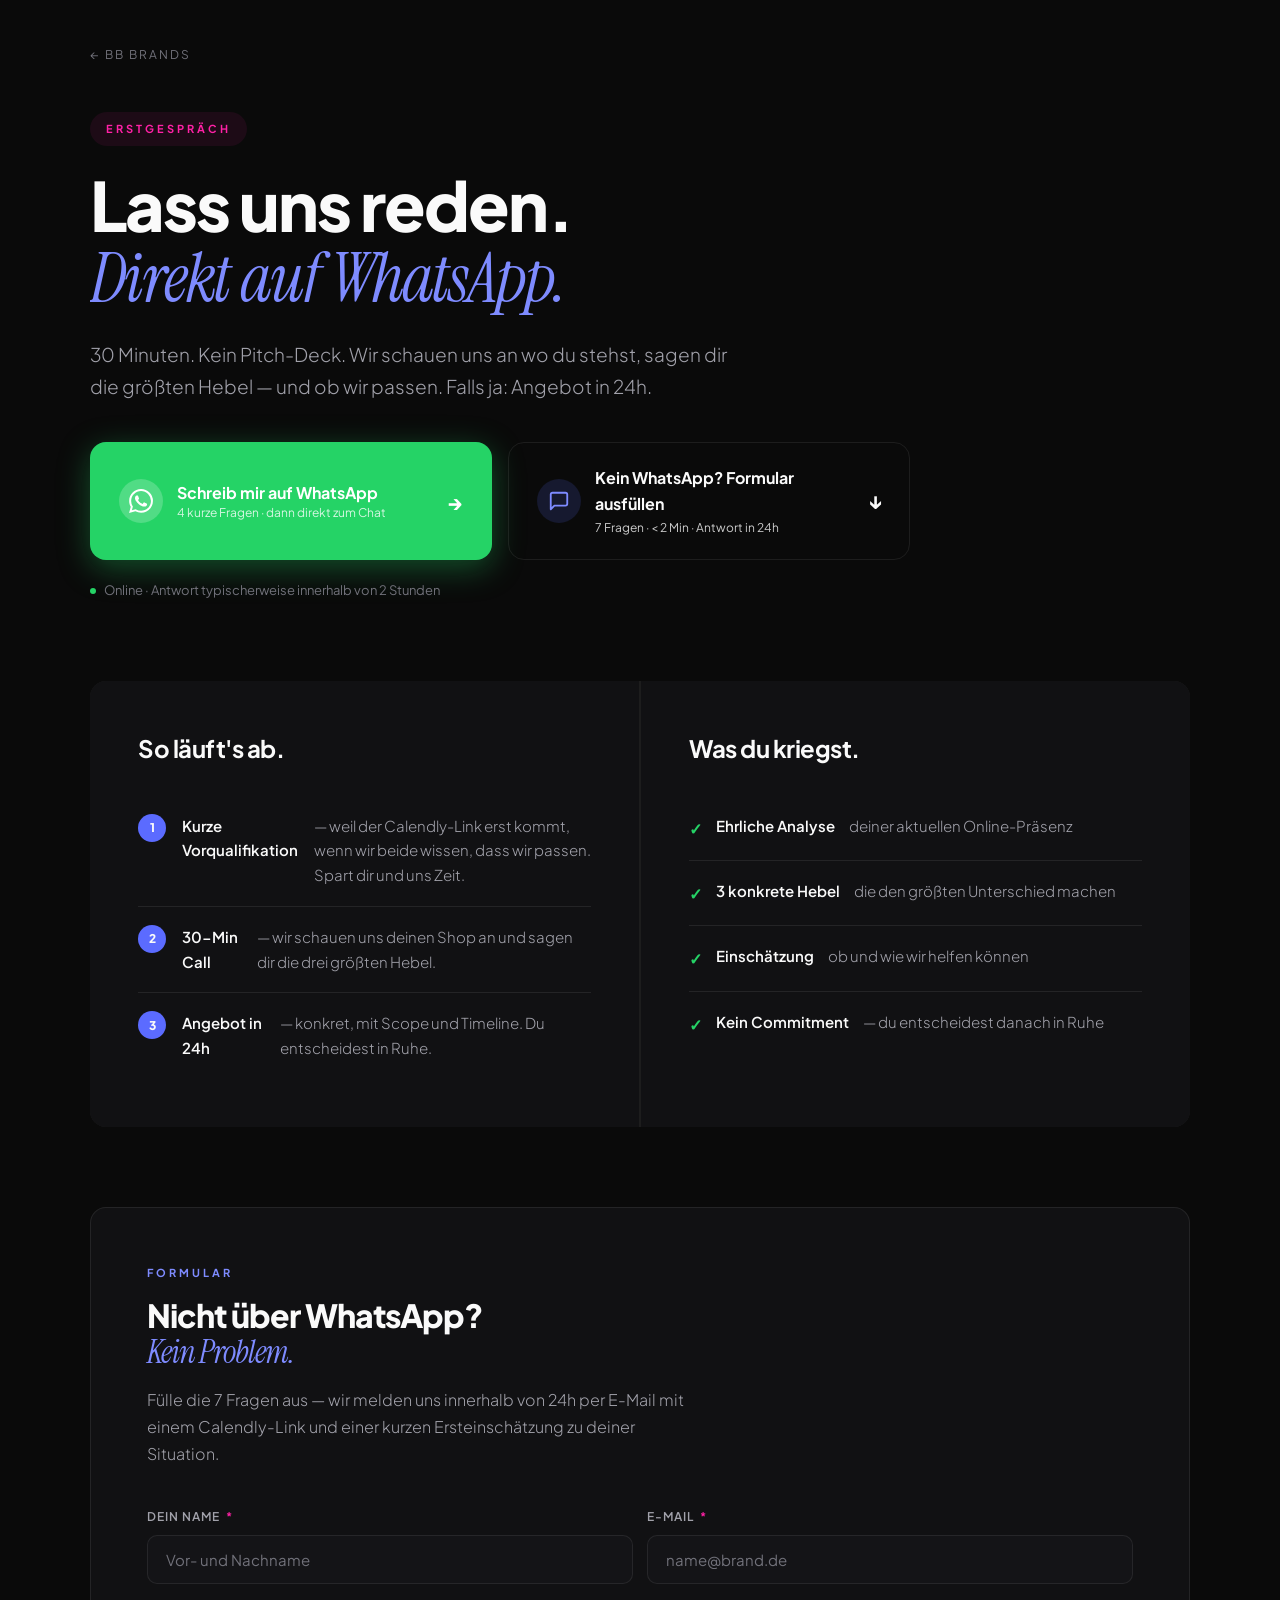
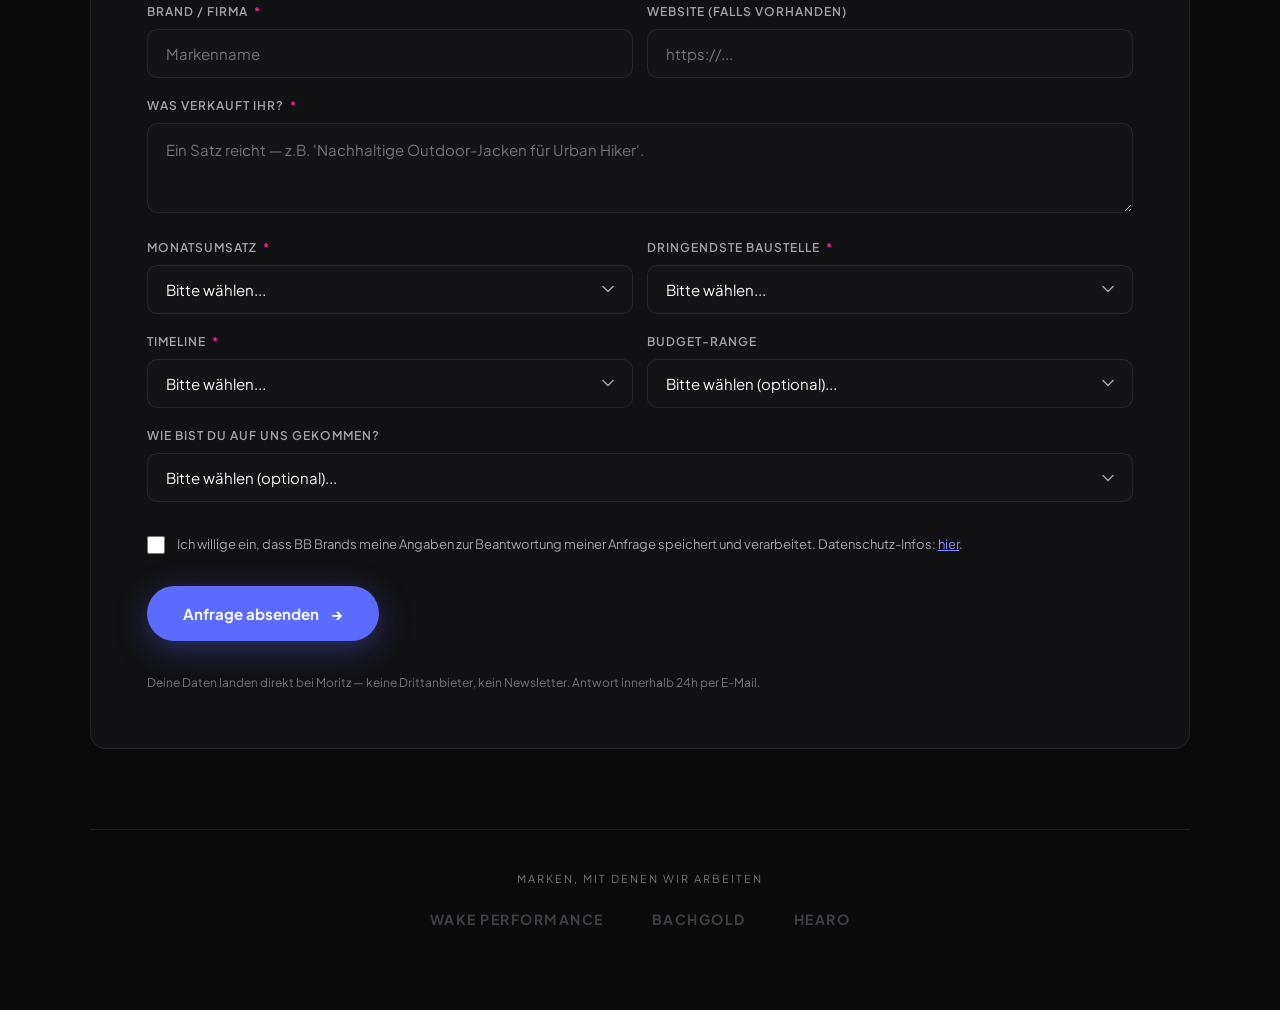
==== erstgespraech.html @ 3df731e0 "feat(leads): full attribution tracking — UTMs, referrer, landing page Jeder Lead trägt ab jetzt sein" ====
<!DOCTYPE html>
<html lang="de">
<head>
    <meta charset="UTF-8">
    <meta name="viewport" content="width=device-width, initial-scale=1.0">
    <title>Erstgespräch — BB Brands</title>
    <meta name="description" content="30 Minuten. Keine Pitch-Decks. Wir schauen uns deine Situation an, sagen dir die größten Hebel — und ob wir passen.">
    <meta property="og:title" content="Erstgespräch — BB Brands">
    <meta property="og:description" content="30 Minuten. Kein Pitch. Wir schauen uns an, wo du stehst und zeigen dir die größten Hebel.">
    <meta property="og:type" content="website">
    <meta property="og:locale" content="de_DE">
    <meta name="theme-color" content="#0A0A0A">
    <link rel="canonical" href="https://bb-brands.de/erstgespraech.html">

    <link rel="preconnect" href="https://fonts.googleapis.com">
    <link rel="preconnect" href="https://fonts.gstatic.com" crossorigin>
    <link href="https://fonts.googleapis.com/css2?family=Plus+Jakarta+Sans:wght@300;400;500;600;700;800&display=swap" rel="stylesheet">
    <link href="https://fonts.googleapis.com/css2?family=Instrument+Serif:ital@0;1&display=swap" rel="stylesheet">

    <style>
        *, *::before, *::after { margin: 0; padding: 0; box-sizing: border-box; }

        :root {
            --bg: #0A0A0A;
            --bg-surface: #111113;
            --bg-elevated: #16161A;
            --bg-card: #141417;
            --text-primary: #FAFAFA;
            --text-heading: #FAFAFA;
            --text-body: #A1A1AA;
            --text-muted: #71717A;
            --accent: #5B6BFF;
            --accent-light: #7E8BFF;
            --accent-dark: #3D4FE6;
            --accent-glow: rgba(91, 107, 255, 0.18);
            --accent-text: #7E8BFF;
            --pink: #FF21A6;
            --yellow: #FFDE59;
            --whatsapp: #25D366;
            --whatsapp-dark: #1DA851;
            --border: rgba(255, 255, 255, 0.08);
            --border-hover: rgba(255, 255, 255, 0.18);
            --font-display: 'Plus Jakarta Sans', -apple-system, sans-serif;
            --font-body: 'Plus Jakarta Sans', -apple-system, sans-serif;
            --font-serif: 'Instrument Serif', Georgia, serif;
            --radius: 16px;
            --radius-pill: 100px;
            --radius-sm: 10px;
        }

        html {
            scroll-behavior: smooth;
            -webkit-font-smoothing: antialiased;
            -moz-osx-font-smoothing: grayscale;
        }
        body {
            font-family: var(--font-body);
            background: var(--bg);
            color: var(--text-primary);
            font-size: 16px;
            line-height: 1.6;
            min-height: 100vh;
        }
        ::selection { background: var(--accent); color: #fff; }
        a { color: inherit; text-decoration: none; }
        button { font-family: inherit; cursor: pointer; border: none; }

        .page {
            max-width: 1180px;
            margin: 0 auto;
            padding: 40px 40px 80px;
        }

        .back-link {
            display: inline-flex; align-items: center; gap: 8px;
            font-size: 12px; letter-spacing: 2px;
            color: var(--text-muted); margin-bottom: 48px;
            text-transform: uppercase; transition: color 0.2s;
        }
        .back-link:hover { color: var(--pink); }

        /* ═══ HERO ═══════════════════════════════════════ */
        .hero {
            max-width: 820px;
            margin-bottom: 80px;
        }
        .hero-eyebrow {
            display: inline-block;
            font-size: 11px; font-weight: 700; letter-spacing: 3px;
            color: var(--pink); text-transform: uppercase;
            padding: 8px 16px;
            background: rgba(255, 33, 166, 0.08);
            border-radius: var(--radius-pill);
            margin-bottom: 24px;
        }
        .hero h1 {
            font-family: var(--font-display);
            font-size: clamp(40px, 6vw, 68px);
            font-weight: 800; letter-spacing: -2px;
            line-height: 1.02;
            color: var(--text-heading);
            margin-bottom: 24px;
        }
        .hero h1 .accent-serif {
            font-family: var(--font-serif); font-style: italic;
            font-weight: 400;
            background: linear-gradient(90deg, var(--accent-text), var(--accent-light));
            -webkit-background-clip: text;
            -webkit-text-fill-color: transparent;
            background-clip: text;
        }
        .hero .sub {
            font-size: 19px; font-weight: 300;
            color: var(--text-body);
            line-height: 1.7; max-width: 640px;
            margin-bottom: 40px;
        }

        /* ═══ DUAL CTA ═══════════════════════════════════ */
        .dual-cta {
            display: grid;
            grid-template-columns: 1fr 1fr;
            gap: 16px;
            margin-bottom: 20px;
        }
        .cta-primary,
        .cta-secondary {
            display: flex; align-items: center; gap: 14px;
            padding: 22px 28px;
            border-radius: var(--radius);
            font-size: 16px; font-weight: 700;
            transition: all 0.25s;
            cursor: pointer;
            border: 1.5px solid transparent;
            text-align: left;
            justify-content: space-between;
        }
        .cta-primary {
            background: var(--whatsapp);
            color: #fff;
            box-shadow: 0 8px 32px rgba(37, 211, 102, 0.35);
        }
        .cta-primary:hover {
            background: var(--whatsapp-dark);
            transform: translateY(-2px);
            box-shadow: 0 14px 40px rgba(37, 211, 102, 0.4);
        }
        .cta-secondary {
            background: transparent;
            color: var(--text-primary);
            border-color: var(--border);
        }
        .cta-secondary:hover {
            border-color: var(--accent);
            background: rgba(91, 107, 255, 0.05);
        }
        .cta-icon-wrap {
            display: flex; align-items: center; gap: 14px;
        }
        .cta-icon {
            width: 44px; height: 44px; border-radius: 50%;
            background: rgba(255, 255, 255, 0.2);
            display: flex; align-items: center; justify-content: center;
            flex-shrink: 0;
        }
        .cta-secondary .cta-icon {
            background: rgba(91, 107, 255, 0.15);
            color: var(--accent-light);
        }
        .cta-label {
            display: flex; flex-direction: column; gap: 2px;
        }
        .cta-label strong {
            font-size: 16px; font-weight: 700;
        }
        .cta-label span {
            font-size: 12px; font-weight: 400; opacity: 0.8;
        }
        .cta-arrow {
            font-size: 20px; font-weight: 800;
        }

        .cta-hint {
            font-size: 13px; color: var(--text-muted);
            display: flex; align-items: center; gap: 8px;
        }
        .cta-hint::before {
            content: ''; width: 6px; height: 6px; border-radius: 50%;
            background: var(--whatsapp);
            flex-shrink: 0;
        }

        /* ═══ 30-MIN-BLOCK ═══════════════════════════════ */
        .process {
            display: grid;
            grid-template-columns: 1fr 1fr;
            gap: 2px;
            background: var(--border);
            border-radius: var(--radius);
            overflow: hidden;
            margin-bottom: 80px;
        }
        .process-side {
            background: var(--bg-surface);
            padding: 48px;
        }
        .process-side h2 {
            font-family: var(--font-display);
            font-size: 24px; font-weight: 700;
            margin-bottom: 28px;
            letter-spacing: -0.5px;
        }
        .process-steps {
            list-style: none;
            counter-reset: step;
        }
        .process-steps li {
            counter-increment: step;
            padding: 18px 0;
            display: flex; align-items: flex-start; gap: 16px;
            font-size: 15px; font-weight: 300;
            color: var(--text-body);
            line-height: 1.65;
            border-bottom: 1px solid var(--border);
        }
        .process-steps li:last-child { border-bottom: 0; }
        .process-steps li::before {
            content: counter(step);
            width: 28px; height: 28px; border-radius: 50%;
            background: var(--accent);
            color: var(--text-primary);
            font-size: 12px; font-weight: 800;
            display: flex; align-items: center; justify-content: center;
            flex-shrink: 0;
        }
        .process-steps li strong {
            color: var(--text-primary); font-weight: 600;
        }

        .checklist {
            list-style: none;
        }
        .checklist li {
            font-size: 15px; font-weight: 300;
            color: var(--text-body);
            padding: 18px 0;
            display: flex; align-items: flex-start; gap: 14px;
            border-bottom: 1px solid var(--border);
            line-height: 1.65;
        }
        .checklist li:last-child { border-bottom: 0; }
        .checklist li::before {
            content: '✓';
            color: var(--whatsapp); font-weight: 800; font-size: 16px;
            flex-shrink: 0; margin-top: 2px;
        }
        .checklist li strong {
            color: var(--text-primary); font-weight: 600;
        }

        /* ═══ FORM SECTION ═══════════════════════════════ */
        .form-section {
            background: var(--bg-surface);
            border: 1px solid var(--border);
            border-radius: var(--radius);
            padding: 56px;
            margin-bottom: 80px;
            scroll-margin-top: 20px;
        }
        .form-section-eyebrow {
            font-size: 11px; font-weight: 700; letter-spacing: 3px;
            color: var(--accent-text); text-transform: uppercase;
            margin-bottom: 16px;
        }
        .form-section h2 {
            font-family: var(--font-display);
            font-size: 32px; font-weight: 800;
            letter-spacing: -1px;
            margin-bottom: 16px;
            line-height: 1.1;
        }
        .form-section h2 .accent-serif {
            font-family: var(--font-serif); font-style: italic;
            font-weight: 400;
            color: var(--accent-light);
        }
        .form-section .sub {
            font-size: 16px; font-weight: 300;
            color: var(--text-body);
            line-height: 1.7; max-width: 560px;
            margin-bottom: 40px;
        }

        .form-grid {
            display: grid;
            gap: 18px;
        }

        .form-row {
            display: grid;
            grid-template-columns: 1fr 1fr;
            gap: 14px;
        }

        .form-field label {
            display: block;
            font-size: 12px; font-weight: 600; letter-spacing: 1px;
            color: var(--text-body); text-transform: uppercase;
            margin-bottom: 8px;
        }
        .form-field label .required {
            color: var(--pink);
            margin-left: 3px;
        }
        .form-input,
        .form-select,
        .form-textarea {
            width: 100%;
            padding: 14px 18px;
            background: var(--bg-card);
            border: 1.5px solid var(--border);
            border-radius: var(--radius-sm);
            color: var(--text-primary);
            font-family: inherit;
            font-size: 15px;
            transition: all 0.18s;
            outline: none;
        }
        .form-input::placeholder,
        .form-textarea::placeholder {
            color: var(--text-muted);
        }
        .form-input:focus,
        .form-select:focus,
        .form-textarea:focus {
            border-color: var(--accent);
            background: var(--bg-elevated);
            box-shadow: 0 0 0 4px var(--accent-glow);
        }
        .form-textarea {
            min-height: 90px;
            resize: vertical;
            line-height: 1.6;
        }
        .form-select {
            -webkit-appearance: none;
            appearance: none;
            background-image: url("data:image/svg+xml,%3Csvg xmlns='http://www.w3.org/2000/svg' width='12' height='8' viewBox='0 0 12 8' fill='none'%3E%3Cpath d='M1 1.5L6 6.5L11 1.5' stroke='%23A1A1AA' stroke-width='1.5' stroke-linecap='round' stroke-linejoin='round'/%3E%3C/svg%3E");
            background-repeat: no-repeat;
            background-position: right 18px center;
            padding-right: 44px;
            cursor: pointer;
        }
        .form-select option {
            background: var(--bg-card);
            color: var(--text-primary);
        }

        .form-submit {
            display: inline-flex; align-items: center; gap: 12px;
            padding: 18px 36px;
            background: var(--accent);
            color: var(--text-primary);
            border-radius: var(--radius-pill);
            font-size: 15px; font-weight: 700;
            cursor: pointer;
            transition: all 0.25s;
            box-shadow: 0 8px 32px rgba(91, 107, 255, 0.35);
            margin-top: 12px;
            justify-self: start;
        }
        .form-submit:hover {
            background: var(--accent-dark);
            transform: translateY(-2px);
            box-shadow: 0 14px 40px rgba(91, 107, 255, 0.4);
        }
        .form-submit::after {
            content: '→'; font-weight: 800;
        }

        .form-micro {
            font-size: 12px; color: var(--text-muted);
            margin-top: 14px;
            font-family: var(--font-body);
        }

        /* ═══ CONSENT CHECKBOX ═══════════════════════════ */
        .form-consent {
            display: flex; gap: 12px; align-items: flex-start;
            padding: 14px 0 2px;
            font-size: 13px; color: var(--text-body);
            line-height: 1.55;
            font-family: var(--font-body);
        }
        .form-consent input[type="checkbox"] {
            flex-shrink: 0;
            width: 18px; height: 18px;
            margin-top: 2px;
            accent-color: var(--accent);
            cursor: pointer;
        }
        .form-consent label { cursor: pointer; }
        .form-consent a {
            color: var(--accent-text);
            text-decoration: underline;
        }

        /* ═══ ERRORS ═════════════════════════════════════ */
        .form-error {
            display: none;
            margin-top: 6px;
            font-size: 12px; font-weight: 600;
            color: var(--pink);
            font-family: var(--font-body);
        }
        .form-error.is-visible { display: block; }
        .form-field.has-error .form-input,
        .form-field.has-error .form-select,
        .form-field.has-error .form-textarea {
            border-color: var(--pink);
        }
        .form-error-summary {
            display: none;
            margin-top: 18px;
            padding: 14px 18px;
            background: rgba(255, 74, 139, 0.08);
            border: 1px solid rgba(255, 74, 139, 0.4);
            border-radius: var(--radius-sm);
            font-size: 13px; color: var(--pink);
            font-family: var(--font-body);
        }
        .form-error-summary.is-visible { display: block; }

        /* ═══ LOADING-STATE SUBMIT ═══════════════════════ */
        .form-submit:disabled,
        .form-submit.is-loading {
            opacity: 0.55;
            cursor: wait;
            transform: none !important;
            box-shadow: 0 8px 32px rgba(91, 107, 255, 0.2) !important;
        }
        .form-submit.is-loading::after { content: '…'; }

        /* ═══ SUCCESS STATE ═══════════════════════════════ */
        .form-success {
            display: none;
            padding: 48px 40px;
            background: var(--bg-card);
            border: 1px solid var(--border);
            border-radius: var(--radius);
            text-align: left;
        }
        .form-success.is-visible { display: block; }
        .form-success-icon {
            display: inline-flex; align-items: center; justify-content: center;
            width: 56px; height: 56px;
            border-radius: 50%;
            background: rgba(37, 211, 102, 0.14);
            color: #25D366;
            margin-bottom: 22px;
        }
        .form-success h3 {
            font-family: var(--font-display);
            font-size: 26px; font-weight: 800;
            letter-spacing: -0.6px; line-height: 1.15;
            margin-bottom: 14px;
            color: var(--text-primary);
        }
        .form-success h3 .accent-serif {
            font-family: var(--font-serif); font-style: italic;
            font-weight: 400;
            color: var(--accent-light);
        }
        .form-success p {
            font-size: 15px; color: var(--text-body);
            line-height: 1.7;
            max-width: 540px;
            font-family: var(--font-body);
            margin-bottom: 16px;
        }
        .form-success .next-steps {
            display: grid; gap: 10px;
            margin: 22px 0 28px;
            padding: 20px 22px;
            background: var(--bg-surface);
            border: 1px solid var(--border);
            border-radius: var(--radius-sm);
            font-family: var(--font-body);
            font-size: 14px;
            color: var(--text-body);
        }
        .form-success .next-steps-title {
            font-size: 11px; letter-spacing: 2px;
            text-transform: uppercase; font-weight: 700;
            color: var(--accent-text);
            margin-bottom: 4px;
        }
        .form-success .next-steps ol {
            list-style: none; counter-reset: step;
            display: grid; gap: 8px;
            margin: 0; padding: 0;
        }
        .form-success .next-steps li {
            counter-increment: step;
            display: grid;
            grid-template-columns: 28px 1fr;
            gap: 10px;
            align-items: baseline;
        }
        .form-success .next-steps li::before {
            content: counter(step);
            display: inline-flex; align-items: center; justify-content: center;
            width: 22px; height: 22px;
            border-radius: 50%;
            background: var(--accent);
            color: var(--text-primary);
            font-size: 11px; font-weight: 800;
        }
        .form-success-actions {
            display: flex; gap: 12px; flex-wrap: wrap;
            margin-top: 4px;
        }
        .success-btn {
            display: inline-flex; align-items: center; gap: 10px;
            padding: 14px 26px;
            border-radius: var(--radius-pill);
            font-size: 14px; font-weight: 700;
            font-family: var(--font-body);
            text-decoration: none;
            transition: all 0.2s;
            border: 1.5px solid transparent;
        }
        .success-btn-primary {
            background: #25D366; color: #fff;
            box-shadow: 0 8px 24px rgba(37, 211, 102, 0.3);
        }
        .success-btn-primary:hover {
            transform: translateY(-2px);
            box-shadow: 0 12px 32px rgba(37, 211, 102, 0.4);
        }
        .success-btn-ghost {
            background: transparent;
            color: var(--text-body);
            border-color: var(--border);
        }
        .success-btn-ghost:hover {
            color: var(--text-primary);
            border-color: var(--text-body);
        }

        /* ═══ TRUST STRIP ════════════════════════════════ */
        .trust-strip {
            margin-top: 64px; padding-top: 40px;
            border-top: 1px solid var(--border);
        }
        .trust-strip p {
            font-size: 11px; letter-spacing: 2px;
            text-transform: uppercase; color: var(--text-muted);
            margin-bottom: 20px;
            text-align: center;
        }
        .trust-logos {
            display: flex; gap: 48px; justify-content: center;
            align-items: center; flex-wrap: wrap;
        }
        .trust-logos span {
            font-family: var(--font-display);
            font-size: 14px; font-weight: 700;
            color: var(--text-muted); opacity: 0.5;
            letter-spacing: 1.5px;
            transition: opacity 0.2s;
        }
        .trust-logos span:hover { opacity: 0.9; }

        /* ═══ PREQUAL MODAL ═══════════════════════════════ */
        .modal-overlay {
            position: fixed;
            inset: 0;
            background: rgba(10, 10, 10, 0.78);
            backdrop-filter: blur(12px);
            -webkit-backdrop-filter: blur(12px);
            z-index: 1000;
            display: none;
            align-items: center;
            justify-content: center;
            padding: 20px;
            opacity: 0;
            transition: opacity 0.25s;
        }
        .modal-overlay.open {
            display: flex;
            opacity: 1;
        }
        .modal {
            background: var(--bg-surface);
            border: 1px solid var(--border);
            border-radius: var(--radius);
            max-width: 560px;
            width: 100%;
            max-height: 90vh;
            overflow-y: auto;
            padding: 44px 48px;
            position: relative;
            box-shadow: 0 40px 80px rgba(0,0,0,0.6);
            transform: translateY(20px) scale(0.98);
            transition: transform 0.25s;
        }
        .modal-overlay.open .modal {
            transform: translateY(0) scale(1);
        }
        .modal-close {
            position: absolute;
            top: 16px; right: 16px;
            width: 36px; height: 36px;
            border-radius: 50%;
            background: transparent;
            border: 1px solid var(--border);
            color: var(--text-body);
            font-size: 18px; font-weight: 600;
            display: flex; align-items: center; justify-content: center;
            cursor: pointer;
            transition: all 0.18s;
        }
        .modal-close:hover {
            color: var(--text-primary);
            border-color: var(--border-hover);
            background: var(--bg-elevated);
        }
        .modal-eyebrow {
            display: inline-flex; align-items: center; gap: 8px;
            font-size: 11px; font-weight: 700; letter-spacing: 2.5px;
            color: var(--whatsapp); text-transform: uppercase;
            padding: 6px 14px;
            background: rgba(37, 211, 102, 0.1);
            border-radius: var(--radius-pill);
            margin-bottom: 20px;
        }
        .modal-eyebrow::before {
            content: '';
            width: 8px; height: 8px; border-radius: 50%;
            background: var(--whatsapp);
            animation: pulse 2s ease-in-out infinite;
        }
        @keyframes pulse {
            0%, 100% { opacity: 1; }
            50% { opacity: 0.4; }
        }
        .modal h2 {
            font-family: var(--font-display);
            font-size: 26px; font-weight: 800;
            letter-spacing: -0.5px;
            line-height: 1.15;
            margin-bottom: 10px;
        }
        .modal h2 .accent-serif {
            font-family: var(--font-serif); font-style: italic;
            font-weight: 400;
            color: var(--accent-light);
        }
        .modal-sub {
            font-size: 14px; font-weight: 300;
            color: var(--text-body);
            line-height: 1.7;
            margin-bottom: 28px;
        }
        .modal-form {
            display: grid;
            gap: 16px;
        }
        .modal-field label {
            display: block;
            font-size: 11px; font-weight: 600; letter-spacing: 1.5px;
            color: var(--text-body); text-transform: uppercase;
            margin-bottom: 6px;
        }
        .modal-field label .required {
            color: var(--pink);
            margin-left: 3px;
        }
        .modal-field input[type="text"],
        .modal-field input[type="url"] {
            width: 100%;
            padding: 12px 16px;
            background: var(--bg-card);
            border: 1.5px solid var(--border);
            border-radius: var(--radius-sm);
            color: var(--text-primary);
            font-family: inherit;
            font-size: 14px;
            transition: all 0.18s;
            outline: none;
        }
        .modal-field input:focus {
            border-color: var(--whatsapp);
            background: var(--bg-elevated);
            box-shadow: 0 0 0 4px rgba(37, 211, 102, 0.15);
        }
        .modal-radios {
            display: grid;
            gap: 6px;
        }
        .modal-radios.cols-2 {
            grid-template-columns: 1fr 1fr;
        }
        .modal-radio {
            position: relative;
        }
        .modal-radio input {
            position: absolute; opacity: 0; width: 0; height: 0;
        }
        .modal-radio label {
            display: flex; align-items: center; gap: 10px;
            padding: 10px 14px;
            border: 1.5px solid var(--border);
            border-radius: var(--radius-sm);
            cursor: pointer;
            font-size: 13px; font-weight: 500; letter-spacing: 0;
            color: var(--text-primary); text-transform: none;
            line-height: 1.4;
            transition: all 0.18s;
            margin-bottom: 0;
        }
        .modal-radio label:hover {
            border-color: rgba(37, 211, 102, 0.4);
            background: rgba(37, 211, 102, 0.04);
        }
        .modal-radio input:checked + label {
            border-color: var(--whatsapp);
            background: rgba(37, 211, 102, 0.08);
        }
        .modal-radio .dot {
            width: 14px; height: 14px; border-radius: 50%;
            border: 2px solid var(--text-muted);
            flex-shrink: 0;
            display: flex; align-items: center; justify-content: center;
            transition: all 0.18s;
        }
        .modal-radio input:checked + label .dot {
            border-color: var(--whatsapp);
            background: var(--whatsapp);
        }
        .modal-radio input:checked + label .dot::after {
            content: '';
            width: 4px; height: 4px; border-radius: 50%;
            background: white;
        }
        .modal-submit {
            display: flex; align-items: center; justify-content: center; gap: 10px;
            padding: 16px 28px;
            background: var(--whatsapp);
            color: #fff;
            border-radius: var(--radius-pill);
            font-size: 14px; font-weight: 700;
            cursor: pointer;
            transition: all 0.25s;
            box-shadow: 0 8px 24px rgba(37, 211, 102, 0.35);
            margin-top: 8px;
            border: none;
            font-family: inherit;
        }
        .modal-submit:hover {
            background: var(--whatsapp-dark);
            transform: translateY(-2px);
            box-shadow: 0 14px 32px rgba(37, 211, 102, 0.4);
        }
        .modal-submit:disabled {
            opacity: 0.5;
            cursor: not-allowed;
            transform: none;
        }
        .modal-micro {
            font-size: 11px; color: var(--text-muted);
            text-align: center;
            margin-top: 6px;
            letter-spacing: 0.3px;
        }

        /* ═══ RESPONSIVE ═════════════════════════════════ */
        @media (max-width: 820px) {
            .page { padding: 28px 20px 60px; }
            .dual-cta { grid-template-columns: 1fr; }
            .process { grid-template-columns: 1fr; }
            .process-side { padding: 32px 24px; }
            .form-section { padding: 36px 24px; }
            .form-row { grid-template-columns: 1fr; }
            .trust-logos { gap: 24px; }
            .modal { padding: 32px 24px; }
            .modal h2 { font-size: 22px; }
            .modal-radios.cols-2 { grid-template-columns: 1fr; }
        }
    </style>
    <!-- Attribution-Tracker: UTMs + Referrer + Landing-Page beim ersten Load erfassen -->
    <script src="/assets/attribution.js"></script>
</head>
<body>
    <div class="page">
        <a href="index.html" class="back-link">&larr; BB Brands</a>

        <!-- ═══ HERO ═══════════════════════════════════ -->
        <section class="hero">
            <span class="hero-eyebrow">Erstgespräch</span>
            <h1>
                Lass uns reden.<br>
                <span class="accent-serif">Direkt auf WhatsApp.</span>
            </h1>
            <p class="sub">
                30 Minuten. Kein Pitch-Deck. Wir schauen uns an wo du stehst,
                sagen dir die größten Hebel — und ob wir passen. Falls ja: Angebot in 24h.
            </p>

            <div class="dual-cta">
                <!-- WhatsApp (Primary) — Öffnet Pre-Qual-Modal -->
                <button type="button" id="open-prequal" class="cta-primary">
                    <div class="cta-icon-wrap">
                        <div class="cta-icon">
                            <svg width="24" height="24" viewBox="0 0 24 24" fill="currentColor"><path d="M17.472 14.382c-.297-.149-1.758-.867-2.03-.967-.273-.099-.471-.148-.67.15-.197.297-.767.966-.94 1.164-.173.199-.347.223-.644.075-.297-.15-1.255-.463-2.39-1.475-.883-.788-1.48-1.761-1.653-2.059-.173-.297-.018-.458.13-.606.134-.133.298-.347.446-.52.149-.174.198-.298.298-.497.099-.198.05-.371-.025-.52-.075-.149-.669-1.612-.916-2.207-.242-.579-.487-.5-.669-.51-.173-.008-.371-.01-.57-.01-.198 0-.52.074-.792.372-.272.297-1.04 1.016-1.04 2.479 0 1.462 1.065 2.875 1.213 3.074.149.198 2.096 3.2 5.077 4.487.709.306 1.262.489 1.694.625.712.227 1.36.195 1.871.118.571-.085 1.758-.719 2.006-1.413.248-.694.248-1.289.173-1.413-.074-.124-.272-.198-.57-.347m-5.421 7.403h-.004a9.87 9.87 0 01-5.031-1.378l-.361-.214-3.741.982.998-3.648-.235-.374a9.86 9.86 0 01-1.51-5.26c.001-5.45 4.436-9.884 9.888-9.884 2.64 0 5.122 1.03 6.988 2.898a9.825 9.825 0 012.893 6.994c-.003 5.45-4.437 9.884-9.885 9.884m8.413-18.297A11.815 11.815 0 0012.05 0C5.495 0 .16 5.335.157 11.892c0 2.096.547 4.142 1.588 5.945L.057 24l6.305-1.654a11.882 11.882 0 005.683 1.448h.005c6.554 0 11.89-5.335 11.893-11.893a11.821 11.821 0 00-3.48-8.413z"/></svg>
                        </div>
                        <div class="cta-label">
                            <strong>Schreib mir auf WhatsApp</strong>
                            <span>4 kurze Fragen · dann direkt zum Chat</span>
                        </div>
                    </div>
                    <span class="cta-arrow">→</span>
                </button>

                <!-- Form (Secondary) -->
                <a href="#formular" class="cta-secondary">
                    <div class="cta-icon-wrap">
                        <div class="cta-icon">
                            <svg width="22" height="22" viewBox="0 0 24 24" fill="none" stroke="currentColor" stroke-width="2" stroke-linecap="round" stroke-linejoin="round"><path d="M21 15a2 2 0 0 1-2 2H7l-4 4V5a2 2 0 0 1 2-2h14a2 2 0 0 1 2 2z"></path></svg>
                        </div>
                        <div class="cta-label">
                            <strong>Kein WhatsApp? Formular ausfüllen</strong>
                            <span>7 Fragen · &lt; 2 Min · Antwort in 24h</span>
                        </div>
                    </div>
                    <span class="cta-arrow">↓</span>
                </a>
            </div>

            <p class="cta-hint">Online · Antwort typischerweise innerhalb von 2 Stunden</p>
        </section>

        <!-- ═══ PROCESS ═══════════════════════════════ -->
        <section class="process">
            <div class="process-side">
                <h2>So läuft's ab.</h2>
                <ol class="process-steps">
                    <li><strong>Kurze Vorqualifikation</strong> — weil der Calendly-Link erst kommt, wenn wir beide wissen, dass wir passen. Spart dir und uns Zeit.</li>
                    <li><strong>30-Min Call</strong> — wir schauen uns deinen Shop an und sagen dir die drei größten Hebel.</li>
                    <li><strong>Angebot in 24h</strong> — konkret, mit Scope und Timeline. Du entscheidest in Ruhe.</li>
                </ol>
            </div>
            <div class="process-side">
                <h2>Was du kriegst.</h2>
                <ul class="checklist">
                    <li><strong>Ehrliche Analyse</strong> deiner aktuellen Online-Präsenz</li>
                    <li><strong>3 konkrete Hebel</strong> die den größten Unterschied machen</li>
                    <li><strong>Einschätzung</strong> ob und wie wir helfen können</li>
                    <li><strong>Kein Commitment</strong> — du entscheidest danach in Ruhe</li>
                </ul>
            </div>
        </section>

        <!-- ═══ FORM (Fallback für Kein-WhatsApp) ════════ -->
        <section class="form-section" id="formular">
            <div class="form-section-eyebrow">Formular</div>
            <h2>Nicht über WhatsApp?<br><span class="accent-serif">Kein Problem.</span></h2>
            <p class="sub">
                Fülle die 7 Fragen aus — wir melden uns innerhalb von 24h per E-Mail mit einem Calendly-Link und einer kurzen Ersteinschätzung zu deiner Situation.
            </p>

            <form id="erstgespraech-form" class="form-grid" novalidate>
                <!-- Honeypot (Bots tappen rein, Menschen sehen es nicht) -->
                <input type="text" name="_gotcha" tabindex="-1" autocomplete="off" style="position:absolute;left:-10000px;width:1px;height:1px;opacity:0;">

                <div class="form-row">
                    <div class="form-field" data-field="name">
                        <label>Dein Name <span class="required">*</span></label>
                        <input type="text" name="name" class="form-input" placeholder="Vor- und Nachname" required>
                        <p class="form-error" data-error="name"></p>
                    </div>
                    <div class="form-field" data-field="email">
                        <label>E-Mail <span class="required">*</span></label>
                        <input type="email" name="email" class="form-input" placeholder="name@brand.de" required>
                        <p class="form-error" data-error="email"></p>
                    </div>
                </div>

                <div class="form-row">
                    <div class="form-field" data-field="brand">
                        <label>Brand / Firma <span class="required">*</span></label>
                        <input type="text" name="brand" class="form-input" placeholder="Markenname" required>
                        <p class="form-error" data-error="brand"></p>
                    </div>
                    <div class="form-field" data-field="website">
                        <label>Website (falls vorhanden)</label>
                        <input type="url" name="website" class="form-input" placeholder="https://...">
                        <p class="form-error" data-error="website"></p>
                    </div>
                </div>

                <div class="form-field" data-field="was_verkauft">
                    <label>Was verkauft ihr? <span class="required">*</span></label>
                    <textarea name="was_verkauft" class="form-textarea" placeholder="Ein Satz reicht — z.B. 'Nachhaltige Outdoor-Jacken für Urban Hiker'." required></textarea>
                    <p class="form-error" data-error="was_verkauft"></p>
                </div>

                <div class="form-row">
                    <div class="form-field" data-field="umsatz">
                        <label>Monatsumsatz <span class="required">*</span></label>
                        <select name="umsatz" class="form-select" required>
                            <option value="">Bitte wählen...</option>
                            <option value="&lt;5k">Unter 5.000 € / Monat (oder pre-launch)</option>
                            <option value="5-25k">5.000 – 25.000 €</option>
                            <option value="25-100k">25.000 – 100.000 €</option>
                            <option value="100k+">Über 100.000 €</option>
                            <option value="unklar">Noch unklar / möchte nicht sagen</option>
                        </select>
                        <p class="form-error" data-error="umsatz"></p>
                    </div>
                    <div class="form-field" data-field="baustelle">
                        <label>Dringendste Baustelle <span class="required">*</span></label>
                        <select name="baustelle" class="form-select" required>
                            <option value="">Bitte wählen...</option>
                            <option value="store-neu">Shop komplett neu bauen</option>
                            <option value="store-optimize">Bestehenden Shop optimieren</option>
                            <option value="store-rebuild">Bestehenden Shop komplett neu (Rebuild)</option>
                            <option value="branding">Branding / Brand-Identity</option>
                            <option value="ads">Performance Ads</option>
                            <option value="mehrere">Mehrere Bereiche</option>
                        </select>
                        <p class="form-error" data-error="baustelle"></p>
                    </div>
                </div>

                <div class="form-row">
                    <div class="form-field" data-field="timeline">
                        <label>Timeline <span class="required">*</span></label>
                        <select name="timeline" class="form-select" required>
                            <option value="">Bitte wählen...</option>
                            <option value="sofort">Innerhalb von 2 Wochen</option>
                            <option value="1-monat">In ca. 1 Monat</option>
                            <option value="2-3-monate">In 2–3 Monaten</option>
                            <option value="explorativ">Noch explorativ</option>
                        </select>
                        <p class="form-error" data-error="timeline"></p>
                    </div>
                    <div class="form-field" data-field="budget">
                        <label>Budget-Range</label>
                        <select name="budget" class="form-select">
                            <option value="">Bitte wählen (optional)...</option>
                            <option value="<5k">Unter 5k €</option>
                            <option value="5-10k">5k – 10k €</option>
                            <option value="10-20k">10k – 20k €</option>
                            <option value="20k+">Über 20k €</option>
                            <option value="unklar">Noch unklar</option>
                        </select>
                        <p class="form-error" data-error="budget"></p>
                    </div>
                </div>

                <div class="form-field" data-field="attribution">
                    <label>Wie bist du auf uns gekommen?</label>
                    <select name="attribution" class="form-select">
                        <option value="">Bitte wählen (optional)...</option>
                        <option value="google">Google-Suche</option>
                        <option value="linkedin">LinkedIn</option>
                        <option value="instagram">Instagram</option>
                        <option value="empfehlung">Empfehlung</option>
                        <option value="cold-outreach">Ihr habt mich kontaktiert</option>
                        <option value="andere">Andere</option>
                    </select>
                </div>

                <div class="form-consent" data-field="consentContact">
                    <input type="checkbox" id="consentContact" name="consentContact" required>
                    <label for="consentContact">
                        Ich willige ein, dass BB Brands meine Angaben zur Beantwortung meiner Anfrage speichert und verarbeitet. Datenschutz-Infos: <a href="datenschutz.html">hier</a>.
                    </label>
                </div>
                <p class="form-error" data-error="consentContact" style="margin-top:-8px;"></p>

                <button type="submit" class="form-submit">Anfrage absenden</button>
                <p class="form-micro">Deine Daten landen direkt bei Moritz — keine Drittanbieter, kein Newsletter. Antwort innerhalb 24h per E-Mail.</p>

                <div class="form-error-summary" id="form-error-summary"></div>
            </form>

            <!-- Success-State (wird per JS eingeblendet) -->
            <div class="form-success" id="form-success" role="status" aria-live="polite">
                <div class="form-success-icon" aria-hidden="true">
                    <svg width="26" height="26" viewBox="0 0 24 24" fill="none" stroke="currentColor" stroke-width="2.5" stroke-linecap="round" stroke-linejoin="round">
                        <polyline points="20 6 9 17 4 12"/>
                    </svg>
                </div>
                <h3>Anfrage <span class="accent-serif">angekommen.</span></h3>
                <p>Ich hab deine Daten — und melde mich <strong>innerhalb von 24h persönlich</strong> per E-Mail zurück. Keine Auto-Mail, keine Kette, kein Sales-Tool dazwischen.</p>

                <div class="next-steps">
                    <div class="next-steps-title">Was jetzt passiert</div>
                    <ol>
                        <li>Ich lese deine Anfrage heute oder morgen früh.</li>
                        <li>Du bekommst eine E-Mail mit Ersteinschätzung und passenden Slots für einen 30-Min-Call.</li>
                        <li>Wenn's dringend ist — schreib mir auf WhatsApp, dann geht's schneller.</li>
                    </ol>
                </div>

                <div class="form-success-actions">
                    <a class="success-btn success-btn-primary" href="https://wa.me/491608725947?text=Hi%20Moritz%2C%20ich%20habe%20gerade%20das%20Erstgespr%C3%A4ch-Formular%20abgeschickt%20%E2%80%94%20kurzer%20Kontext%3A" target="_blank" rel="noopener">
                        <svg width="16" height="16" viewBox="0 0 24 24" fill="currentColor" aria-hidden="true"><path d="M17.472 14.382c-.297-.149-1.758-.867-2.03-.967-.273-.099-.471-.148-.67.15-.197.297-.767.966-.94 1.164-.173.199-.347.223-.644.075-.297-.15-1.255-.463-2.39-1.475-.883-.788-1.48-1.761-1.653-2.059-.173-.297-.018-.458.13-.606.134-.133.298-.347.446-.52.149-.174.198-.298.298-.497.099-.198.05-.371-.025-.52-.075-.149-.669-1.612-.916-2.207-.242-.579-.487-.5-.669-.51-.173-.008-.371-.01-.57-.01-.198 0-.52.074-.792.372-.272.297-1.04 1.016-1.04 2.479 0 1.462 1.065 2.875 1.213 3.074.149.198 2.096 3.2 5.077 4.487.709.306 1.262.489 1.694.625.712.227 1.36.195 1.871.118.571-.085 1.758-.719 2.006-1.413.248-.694.248-1.289.173-1.413-.074-.124-.272-.198-.57-.347m-5.421 7.403h-.004a9.87 9.87 0 0 1-5.031-1.378l-.361-.214-3.741.982.998-3.648-.235-.374a9.86 9.86 0 0 1-1.51-5.26c.001-5.45 4.436-9.884 9.888-9.884 2.64 0 5.122 1.03 6.988 2.898a9.825 9.825 0 0 1 2.893 6.994c-.003 5.45-4.437 9.884-9.885 9.884"/></svg>
                        Direkt auf WhatsApp
                    </a>
                    <a class="success-btn success-btn-ghost" href="index.html">Zurück zur Startseite</a>
                </div>
            </div>
        </section>

        <!-- ═══ TRUST STRIP ═══════════════════════════ -->
        <div class="trust-strip">
            <p>Marken, mit denen wir arbeiten</p>
            <div class="trust-logos">
                <span>WAKE PERFORMANCE</span>
                <span>BACHGOLD</span>
                <span>HEARO</span>
            </div>
        </div>
    </div>

    <!-- ═══ PREQUAL MODAL (WhatsApp-Vorqualifikation) ══════════ -->
    <div class="modal-overlay" id="prequal-modal" role="dialog" aria-modal="true" aria-labelledby="prequal-title">
        <div class="modal">
            <button type="button" class="modal-close" id="close-prequal" aria-label="Schließen">×</button>
            <div class="modal-eyebrow">Kurze Vorqualifikation</div>
            <h2 id="prequal-title">4 Fragen.<br><span class="accent-serif">Dann geht's los.</span></h2>
            <p class="modal-sub">
                Damit Moritz dir beim Erstkontakt direkt ehrliches Feedback geben kann — 30 Sekunden ausfüllen, dann landest du auf WhatsApp mit einer fertig formulierten Nachricht.
            </p>

            <form class="modal-form" id="prequal-form">
                <div class="modal-field">
                    <label for="pq-brand">Brand / Firma <span class="required">*</span></label>
                    <input type="text" id="pq-brand" name="brand" placeholder="z.B. Wake Performance" required>
                </div>

                <div class="modal-field">
                    <label for="pq-website">Website (falls vorhanden)</label>
                    <input type="url" id="pq-website" name="website" placeholder="https://...">
                </div>

                <div class="modal-field">
                    <label>Situation <span class="required">*</span></label>
                    <div class="modal-radios">
                        <div class="modal-radio">
                            <input type="radio" name="situation" id="pq-sit-neu" value="Komplett neu — kein Shop vorhanden" required>
                            <label for="pq-sit-neu"><span class="dot"></span> Komplett neu — kein Shop vorhanden</label>
                        </div>
                        <div class="modal-radio">
                            <input type="radio" name="situation" id="pq-sit-opt" value="Optimierung bestehender Shop">
                            <label for="pq-sit-opt"><span class="dot"></span> Optimierung bestehender Shop</label>
                        </div>
                        <div class="modal-radio">
                            <input type="radio" name="situation" id="pq-sit-reb" value="Full-Rebuild bestehender Shop">
                            <label for="pq-sit-reb"><span class="dot"></span> Full-Rebuild bestehender Shop</label>
                        </div>
                    </div>
                </div>

                <div class="modal-field">
                    <label>Timeline <span class="required">*</span></label>
                    <div class="modal-radios cols-2">
                        <div class="modal-radio">
                            <input type="radio" name="timeline" id="pq-tl-7d" value="In 7 Tagen" required>
                            <label for="pq-tl-7d"><span class="dot"></span> In 7 Tagen</label>
                        </div>
                        <div class="modal-radio">
                            <input type="radio" name="timeline" id="pq-tl-2w" value="In 2 Wochen">
                            <label for="pq-tl-2w"><span class="dot"></span> In 2 Wochen</label>
                        </div>
                        <div class="modal-radio">
                            <input type="radio" name="timeline" id="pq-tl-4w" value="In 4 Wochen">
                            <label for="pq-tl-4w"><span class="dot"></span> In 4 Wochen</label>
                        </div>
                        <div class="modal-radio">
                            <input type="radio" name="timeline" id="pq-tl-flex" value="Flexibel — kein hartes Datum">
                            <label for="pq-tl-flex"><span class="dot"></span> Flexibel</label>
                        </div>
                    </div>
                </div>

                <button type="submit" class="modal-submit" id="pq-submit">
                    <svg width="16" height="16" viewBox="0 0 24 24" fill="currentColor" style="opacity:0.95"><path d="M17.472 14.382c-.297-.149-1.758-.867-2.03-.967-.273-.099-.471-.148-.67.15-.197.297-.767.966-.94 1.164-.173.199-.347.223-.644.075-.297-.15-1.255-.463-2.39-1.475-.883-.788-1.48-1.761-1.653-2.059-.173-.297-.018-.458.13-.606.134-.133.298-.347.446-.52.149-.174.198-.298.298-.497.099-.198.05-.371-.025-.52-.075-.149-.669-1.612-.916-2.207-.242-.579-.487-.5-.669-.51-.173-.008-.371-.01-.57-.01-.198 0-.52.074-.792.372-.272.297-1.04 1.016-1.04 2.479 0 1.462 1.065 2.875 1.213 3.074.149.198 2.096 3.2 5.077 4.487.709.306 1.262.489 1.694.625.712.227 1.36.195 1.871.118.571-.085 1.758-.719 2.006-1.413.248-.694.248-1.289.173-1.413-.074-.124-.272-.198-.57-.347"/></svg>
                    Weiter zu WhatsApp
                    <span style="font-weight:800">→</span>
                </button>
                <p class="modal-micro">Öffnet WhatsApp mit ausgefüllter Nachricht · kein Double-Send</p>
            </form>
        </div>
    </div>

    <script>
        // ═══ ERSTGESPRÄCH-FORM — POST an /api/leads ═══
        (() => {
            const form = document.getElementById('erstgespraech-form');
            const success = document.getElementById('form-success');
            const summary = document.getElementById('form-error-summary');
            if (!form || !success) return;

            const ERROR_LABELS = {
                name: 'Name fehlt oder ist zu kurz.',
                email: 'E-Mail-Adresse ist ungültig.',
                brand: 'Marke / Firma fehlt.',
                website: 'Webseite ungültig (z.B. https://deine-brand.de).',
                was_verkauft: 'Kurze Beschreibung fehlt.',
                umsatz: 'Bitte Monatsumsatz auswählen.',
                baustelle: 'Bitte eine Baustelle auswählen.',
                timeline: 'Bitte Timeline auswählen.',
                consentContact: 'Ohne Einwilligung können wir deine Anfrage nicht bearbeiten.',
            };

            function clearErrors() {
                form.querySelectorAll('.form-field').forEach(f => f.classList.remove('has-error'));
                form.querySelectorAll('.form-error').forEach(e => {
                    e.classList.remove('is-visible');
                    e.textContent = '';
                });
                summary.classList.remove('is-visible');
                summary.textContent = '';
            }

            function setErrors(errors) {
                clearErrors();
                const keys = Object.keys(errors || {});
                if (!keys.length) return;
                keys.forEach(key => {
                    const field = form.querySelector(`.form-field[data-field="${key}"], .form-consent[data-field="${key}"]`);
                    const hint = form.querySelector(`.form-error[data-error="${key}"]`);
                    if (field) field.classList.add('has-error');
                    if (hint) {
                        hint.textContent = ERROR_LABELS[key] || errors[key] || 'Bitte prüfen.';
                        hint.classList.add('is-visible');
                    }
                });
                summary.textContent = 'Bitte prüfe die markierten Felder.';
                summary.classList.add('is-visible');

                // Scroll zum ersten Fehler
                const firstError = form.querySelector('.has-error');
                if (firstError) firstError.scrollIntoView({ behavior: 'smooth', block: 'center' });
            }

            form.addEventListener('submit', async (e) => {
                e.preventDefault();
                clearErrors();

                const btn = form.querySelector('.form-submit');
                const fd = new FormData(form);

                // Native HTML5-Validation einmal durchjagen (required etc.)
                if (!form.checkValidity()) {
                    const errs = {};
                    form.querySelectorAll('[required]').forEach(el => {
                        if (!el.checkValidity()) {
                            const wrap = el.closest('[data-field]');
                            const key = wrap ? wrap.getAttribute('data-field') : el.name;
                            if (key) errs[key] = true;
                        }
                    });
                    setErrors(errs);
                    return;
                }

                // Attribution-Daten aus dem Tracker-Script holen
                const attr = (window.bbAttribution && window.bbAttribution.getAll()) || {};

                const payload = {
                    magnet: 'erstgespraech',
                    _gotcha: fd.get('_gotcha') || '',
                    name: fd.get('name'),
                    email: fd.get('email'),
                    brand: fd.get('brand'),
                    website: fd.get('website'),
                    was_verkauft: fd.get('was_verkauft'),
                    umsatz: fd.get('umsatz'),
                    baustelle: fd.get('baustelle'),
                    timeline: fd.get('timeline'),
                    budget: fd.get('budget') || '',
                    attribution: fd.get('attribution') || '',
                    consentContact: form.querySelector('#consentContact').checked,
                    // Herkunft / Journey
                    utm_source: attr.utm_source || '',
                    utm_medium: attr.utm_medium || '',
                    utm_campaign: attr.utm_campaign || '',
                    utm_content: attr.utm_content || '',
                    utm_term: attr.utm_term || '',
                    referrer: attr.referrer || '',
                    referrer_domain: attr.referrer_domain || '',
                    landing_path: attr.landing_path || '',
                    submit_path: attr.submit_path || '',
                };

                btn.classList.add('is-loading');
                btn.disabled = true;
                btn.textContent = 'Sende';

                try {
                    const res = await fetch('/api/leads', {
                        method: 'POST',
                        headers: { 'Content-Type': 'application/json' },
                        body: JSON.stringify(payload),
                    });
                    const data = await res.json().catch(() => ({}));

                    if (!res.ok || !data.ok) {
                        if (data && data.errors) {
                            setErrors(data.errors);
                        } else {
                            summary.textContent = 'Ups — das hat nicht geklappt. Schreib mir kurz auf WhatsApp, dann fixe ich das.';
                            summary.classList.add('is-visible');
                        }
                        btn.classList.remove('is-loading');
                        btn.disabled = false;
                        btn.textContent = 'Anfrage absenden';
                        return;
                    }

                    // Success → Form ausblenden, Success-State zeigen, hochscrollen
                    form.style.display = 'none';
                    success.classList.add('is-visible');
                    const section = document.getElementById('formular');
                    if (section) section.scrollIntoView({ behavior: 'smooth', block: 'start' });
                } catch (err) {
                    summary.textContent = 'Verbindungsfehler. Schreib mir kurz auf WhatsApp — ich melde mich dann direkt.';
                    summary.classList.add('is-visible');
                    btn.classList.remove('is-loading');
                    btn.disabled = false;
                    btn.textContent = 'Anfrage absenden';
                }
            });
        })();

        // ═══ PREQUAL MODAL — WhatsApp Vorqualifikation ═══
        (() => {
            const openBtn  = document.getElementById('open-prequal');
            const closeBtn = document.getElementById('close-prequal');
            const overlay  = document.getElementById('prequal-modal');
            const form     = document.getElementById('prequal-form');

            const WA_NUMBER = '491608725947';

            function openModal() {
                overlay.classList.add('open');
                document.body.style.overflow = 'hidden';
                setTimeout(() => document.getElementById('pq-brand').focus(), 250);
            }
            function closeModal() {
                overlay.classList.remove('open');
                document.body.style.overflow = '';
            }

            openBtn.addEventListener('click', openModal);
            closeBtn.addEventListener('click', closeModal);
            overlay.addEventListener('click', (e) => {
                if (e.target === overlay) closeModal();
            });
            document.addEventListener('keydown', (e) => {
                if (e.key === 'Escape' && overlay.classList.contains('open')) closeModal();
            });

            form.addEventListener('submit', (e) => {
                e.preventDefault();
                const data = new FormData(form);
                const brand     = (data.get('brand') || '').trim();
                const website   = (data.get('website') || '').trim();
                const situation = data.get('situation') || '';
                const timeline  = data.get('timeline') || '';

                // Message bauen (inkl. Line-Breaks via %0A)
                const lines = [
                    `Hi Moritz, ich interessiere mich für ein Erstgespräch mit BB Brands.`,
                    ``,
                    `Brand: ${brand}`,
                    website ? `Website: ${website}` : null,
                    `Situation: ${situation}`,
                    `Timeline: ${timeline}`,
                    ``,
                    `Lass uns reden.`
                ].filter(Boolean);

                const message = lines.join('\n');
                const url = `https://wa.me/${WA_NUMBER}?text=${encodeURIComponent(message)}`;

                // Öffne in gleichem Tab damit Modal nicht hängen bleibt
                window.location.href = url;
            });
        })();
    </script>
</body>
</html>
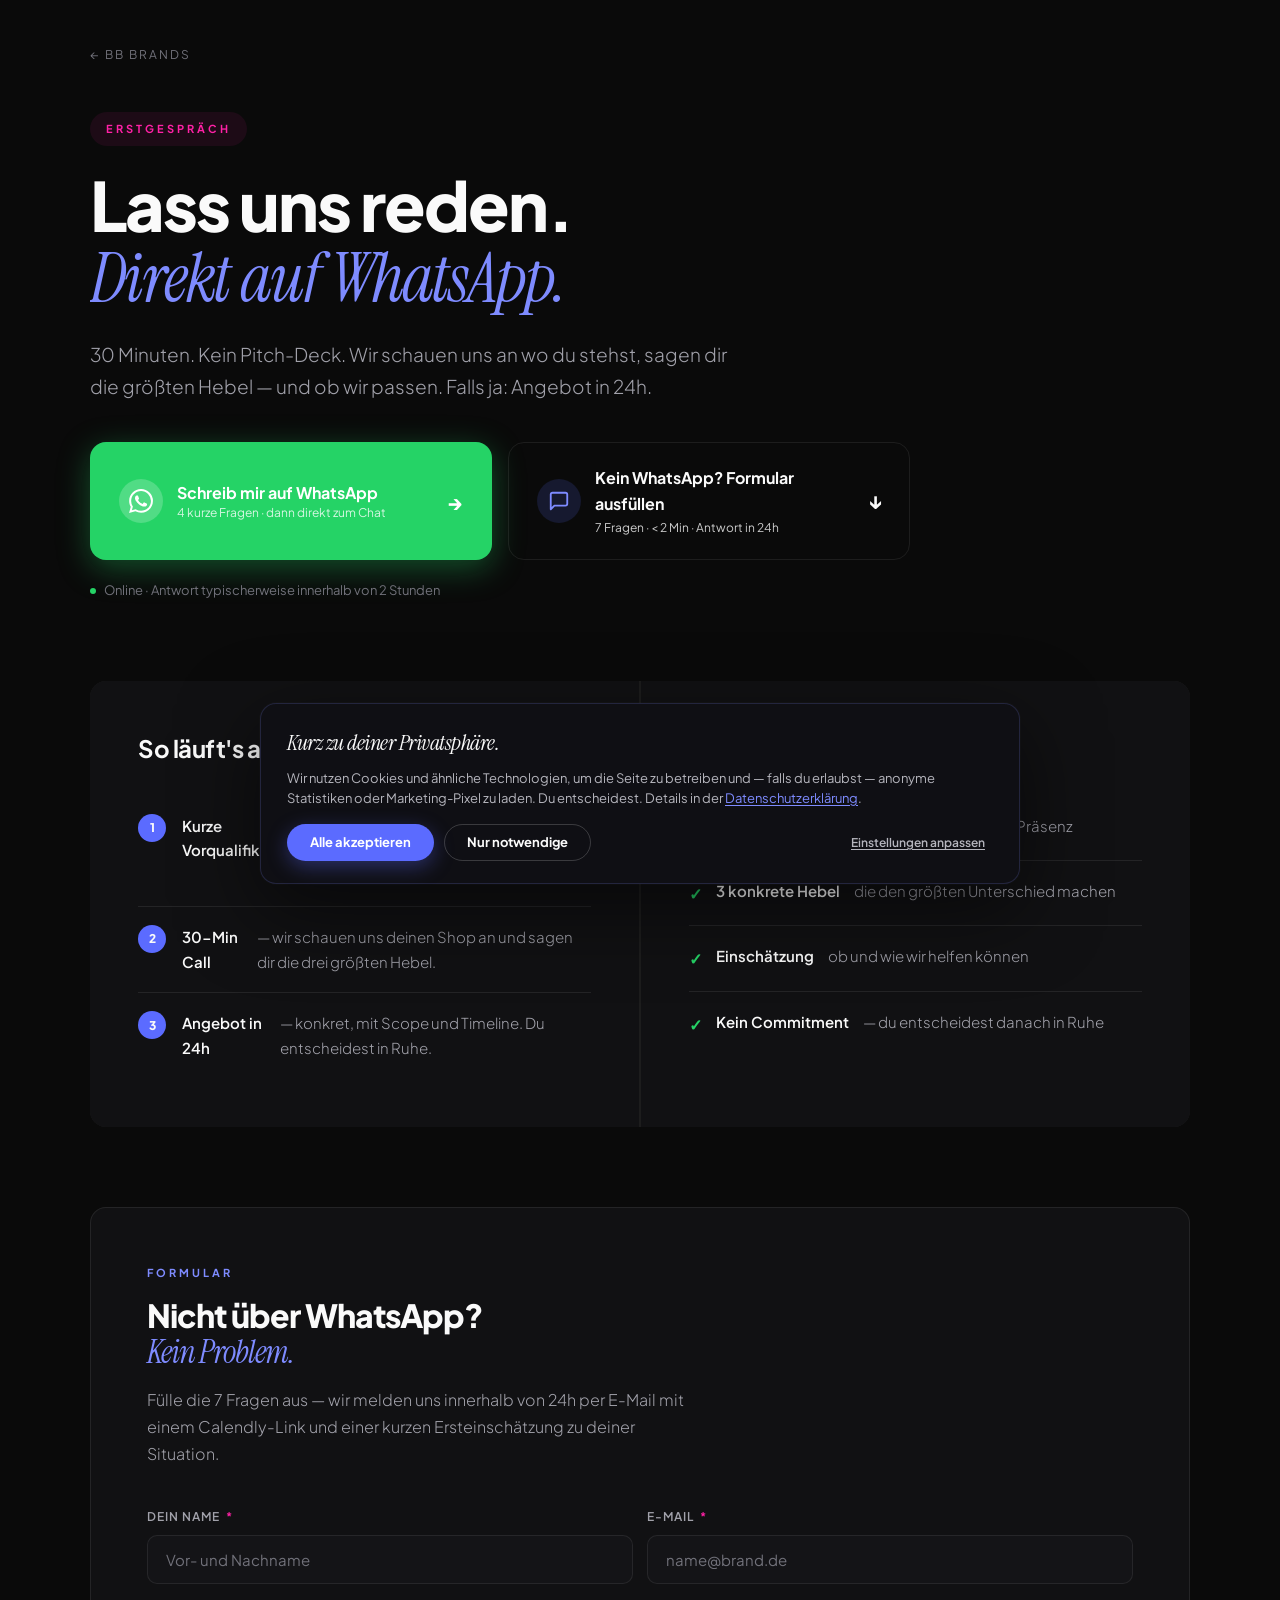
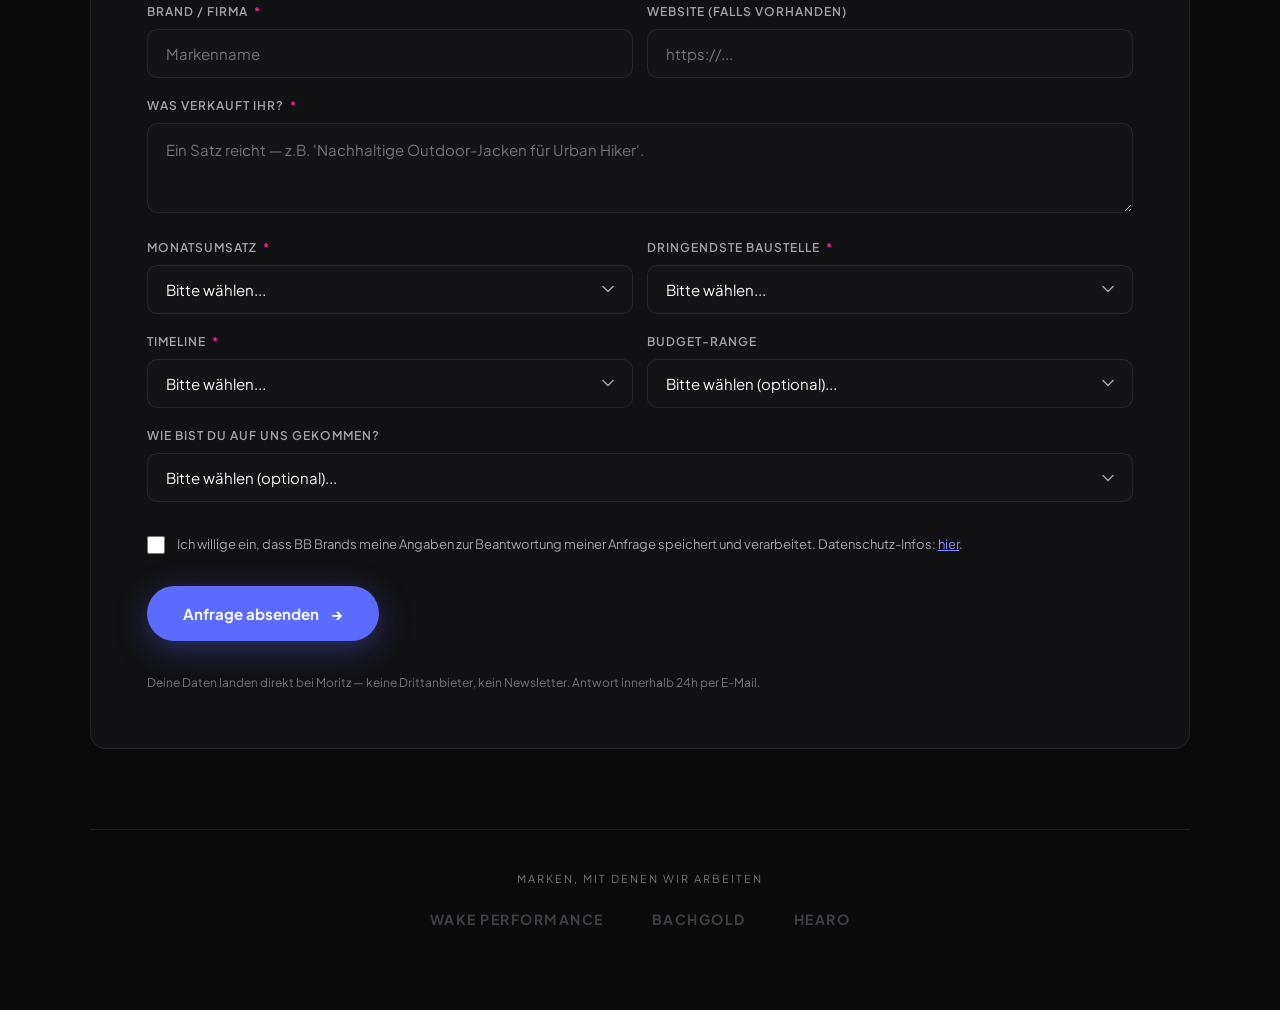
==== commit 44c58ed5: "feat(consent): own cookie/consent manager — DSGVO-ready, no third-party Eigenes Consent-Tool für DSG" ====
--- a/erstgespraech.html
+++ b/erstgespraech.html
@@ -791,6 +791,8 @@
     </style>
     <!-- Attribution-Tracker: UTMs + Referrer + Landing-Page beim ersten Load erfassen -->
     <script src="/assets/attribution.js"></script>
+    <!-- Cookie/Consent Manager (lokal, kein Drittanbieter) -->
+    <script src="/assets/consent.js" defer></script>
 </head>
 <body>
     <div class="page">
